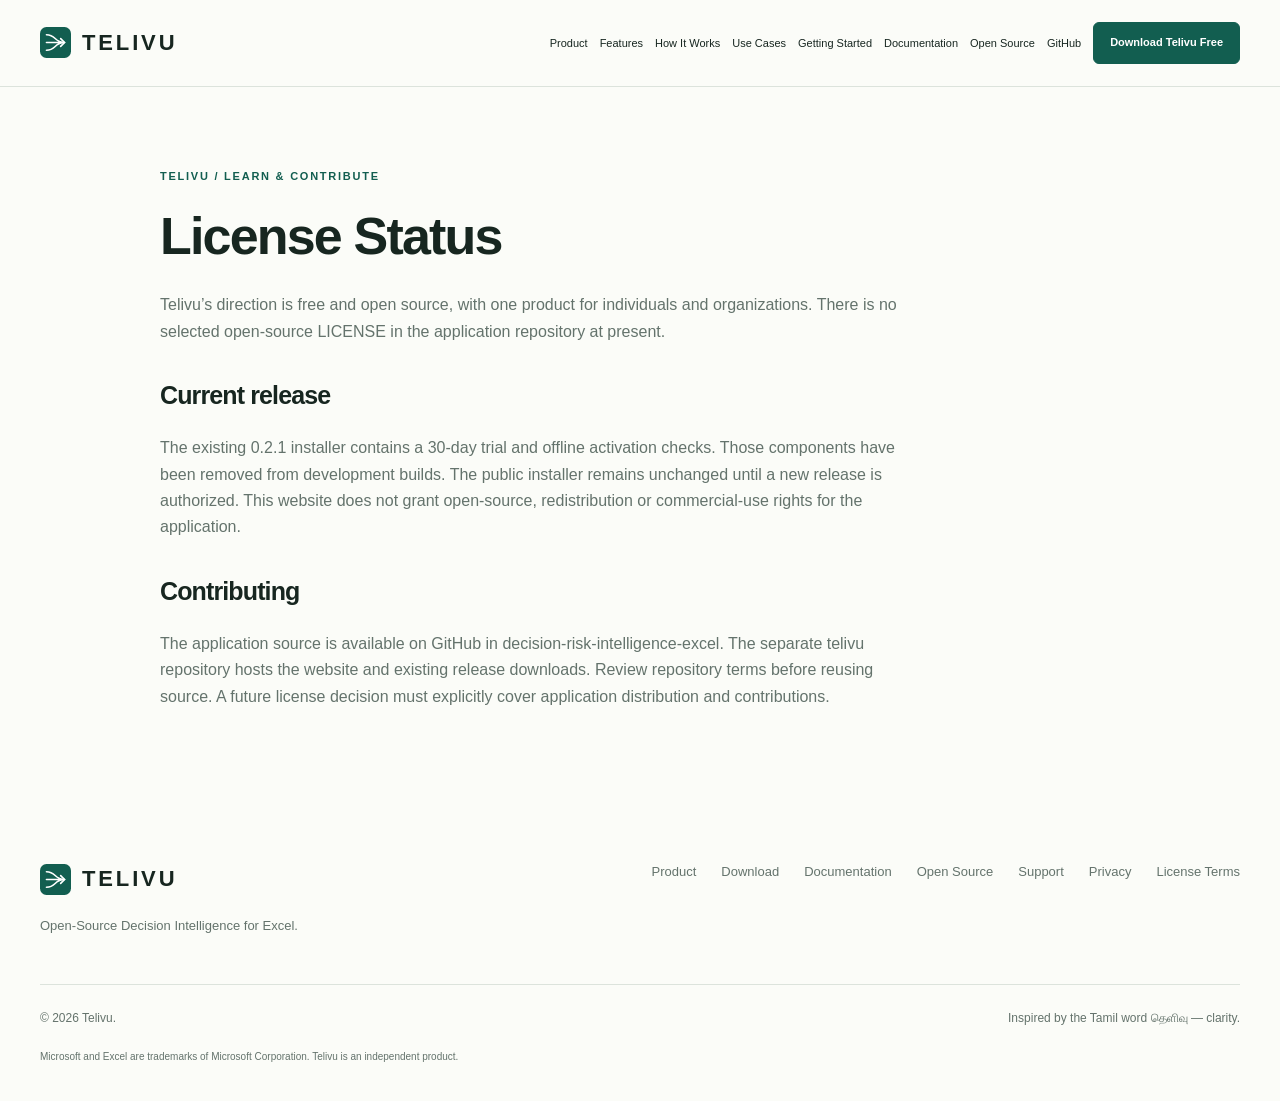
==== site/license/index.html @ 2a294501 "Remove activation and transition Telivu to open source" ====
<!doctype html><html lang="en"><head><meta charset="utf-8"><meta name="viewport" content="width=device-width, initial-scale=1"><title>License Status — Telivu</title><meta name="description" content="License Status for Telivu, the Excel decision intelligence toolkit."><link rel="stylesheet" href="../css/site.css"><script src="../site-config.js" defer></script><script src="../js/site.js" defer></script></head><body><header class="header"><div class="wrap nav"><a class="brand" href="../index.html"><img src="../assets/brand/mark.svg" width="31" height="31" alt="">TELIVU</a><button class="menu-toggle" aria-controls="navigation" aria-expanded="false" hidden>Menu ☰</button><nav id="navigation" aria-label="Main navigation"><a href="../index.html#product">Product</a><a href="../index.html#features">Features</a><a href="../index.html#how-it-works">How It Works</a><a href="../index.html#use-cases">Use Cases</a><a href="../index.html#getting-started">Getting Started</a><a href="../index.html#resources">Documentation</a><a href="../index.html#open-source">Open Source</a><a href="https://github.com/unrealvijay1/decision-risk-intelligence-excel">GitHub</a><a class="button small" data-download href="../index.html#download">Download Telivu Free</a></nav></div></header><main class="document wrap" id="main"><p class="eyebrow">TELIVU / LEARN & CONTRIBUTE</p><h1>License Status</h1><p>Telivu’s direction is free and open source, with one product for individuals and organizations. There is no selected open-source LICENSE in the application repository at present.</p><h2>Current release</h2><p>The existing 0.2.1 installer contains a 30-day trial and offline activation checks. Those components have been removed from development builds. The public installer remains unchanged until a new release is authorized. This website does not grant open-source, redistribution or commercial-use rights for the application.</p><h2>Contributing</h2><p>The application source is available on GitHub in decision-risk-intelligence-excel. The separate telivu repository hosts the website and existing release downloads. Review repository terms before reusing source. A future license decision must explicitly cover application distribution and contributions.</p></main><footer class="footer"><div class="wrap"><div class="footer-top"><div><a class="brand" href="../index.html"><img src="../assets/brand/mark.svg" width="31" height="31" alt="">TELIVU</a><p>Open-Source Decision Intelligence for Excel.</p></div><nav aria-label="Footer"><a href="../index.html#product">Product</a><a href="../index.html#download">Download</a><a href="../resources/documentation/">Documentation</a><a href="../index.html#open-source">Open Source</a><a href="../support/">Support</a><a href="../privacy/">Privacy</a><a href="../license/">License Terms</a></nav></div><div class="footer-bottom"><span>© 2026 Telivu.</span><span>Inspired by the Tamil word <span lang="ta">தெளிவு</span> — clarity.</span></div><p class="fine">Microsoft and Excel are trademarks of Microsoft Corporation. Telivu is an independent product.</p></div></footer></body></html>
---- site/css/site.css ----
:root{--ink:#172620;--muted:#64736c;--green:#125e50;--line:#dce3dc;--paper:#fbfcf8;--tint:#f0f4ee;font-family:Inter,"Segoe UI",Arial,sans-serif;color:var(--ink);background:var(--paper);font-synthesis:none}*{box-sizing:border-box}html{scroll-behavior:smooth;scroll-padding-top:100px}body{margin:0;font-size:16px;line-height:1.65}a{color:var(--green);text-decoration:none}a:hover{text-decoration:underline}button{font:inherit}img{max-width:100%;height:auto}h1,h2,h3,p{margin-top:0}h1,h2,h3{line-height:1.12;font-weight:550;letter-spacing:-.035em}h1{font-size:clamp(48px,5.2vw,78px);margin-bottom:27px}h2{font-size:clamp(32px,3.4vw,48px);margin-bottom:26px}h3{font-size:23px;line-height:1.3}p{color:var(--muted)}em{font-style:normal;color:var(--green)}.wrap{width:min(1240px,calc(100% - 80px));margin-inline:auto}.section{padding-block:100px}.eyebrow{font-size:11px;font-weight:700;letter-spacing:.16em;color:var(--green);margin-bottom:22px}.lead{font-size:18px;line-height:1.75;max-width:550px}.section-lead{font-size:18px;max-width:790px;margin-bottom:38px}.muted{color:var(--muted)}.fine{font-size:12px;line-height:1.65}.header{position:sticky;top:0;z-index:10;background:rgba(251,252,248,.97);border-bottom:1px solid var(--line)}.nav{min-height:86px;display:flex;align-items:center;justify-content:space-between;gap:22px}.brand{display:inline-flex;align-items:center;gap:11px;font-weight:700;font-size:22px;letter-spacing:.13em;color:var(--ink)}.brand:hover{text-decoration:none}.nav nav{display:flex;align-items:center;gap:27px}.nav nav>a{font-size:13px;color:var(--ink)}.button{display:inline-flex;align-items:center;justify-content:center;gap:10px;padding:15px 23px;background:var(--green);color:white;border:1px solid var(--green);border-radius:6px;font-size:13px;font-weight:600;line-height:1.4;transition:background .2s,transform .2s;text-align:center}.button:hover{background:#0c493d;color:white;text-decoration:none;transform:translateY(-2px)}.nav nav>.button{color:white}.button.secondary{background:transparent;color:var(--green);border-color:#c6d1c9}.button.secondary:hover{background:#e8eee7}.button.small{padding:12px 16px}.actions{display:flex;flex-wrap:wrap;gap:13px}.hero{display:grid;grid-template-columns:1fr 1fr;gap:55px;align-items:center;padding-block:90px 80px}.hero-copy{min-width:0}.hero .lead{font-size:17px;margin-bottom:30px}.compatibility{font-size:12px;margin:20px 0 3px}.capabilities{font-size:13px;color:var(--green);margin-top:34px;font-weight:600;letter-spacing:.04em}.capabilities span{margin:0 10px;color:#65746c}.hero-visual{background:white;border:1px solid var(--line);border-radius:12px;box-shadow:0 24px 65px #24463110;transform:rotate(-1deg);overflow:hidden}.visual-top{padding:18px 23px;border-bottom:1px solid var(--line);display:flex;align-items:center;gap:8px;font-size:11px;color:var(--muted);flex-wrap:wrap}.dot{width:6px;height:6px;background:var(--green);border-radius:50%}.example{font-size:8px;letter-spacing:.07em;margin-left:auto;color:var(--green)}.visual-heading{padding:28px 30px 0}.visual-heading>span{display:block;color:var(--muted);font-size:12px;margin-bottom:10px}.visual-heading strong{font-size:27px;line-height:1.2;font-weight:550;letter-spacing:-.02em}.probability-chart{width:100%;display:block;padding:8px 18px 0}.metric-row{display:grid;grid-template-columns:1fr 1fr 1.2fr;margin:5px 26px 0;padding-top:20px;border-top:1px solid var(--line);gap:12px}.metric-row span{display:block;font-size:10px;color:var(--muted)}.metric-row strong{display:block;font-size:27px;font-weight:500}.metric-row small{font-size:14px}.visual-note{font-size:10px;text-align:center;margin:17px 0}.value-strip{border-block:1px solid var(--line);background:white}.value-strip>.wrap{display:flex;justify-content:space-between;gap:20px;padding-block:23px;font-size:12px;color:var(--muted)}.steps{display:grid;grid-template-columns:repeat(3,1fr);gap:50px;margin-top:55px}.step-number{display:flex;justify-content:space-between;color:var(--green);font-size:26px;border-top:1px solid var(--line);padding:18px 0 28px}.step-number span{font-size:10px;letter-spacing:.12em;align-self:center;color:var(--muted)}.steps p{font-size:14px}.steps .fine{font-size:12px}.tinted{background:var(--tint)}.section-intro{display:flex;justify-content:space-between;align-items:end;gap:40px;margin-bottom:35px}.section-intro>p{max-width:370px;font-size:15px}.section-intro h2{margin-bottom:0}.pillars{display:grid;grid-template-columns:repeat(4,1fr);gap:18px}.pillar{background:var(--paper);border:1px solid var(--line);border-radius:8px;padding:27px 25px;transition:box-shadow .2s}.pillar:hover{box-shadow:0 12px 25px #17262009}.pillar-label{font-size:12px;font-weight:650;letter-spacing:.09em;color:var(--green);display:flex;align-items:center;gap:12px;margin-bottom:34px}.pillar-label>span{background:#e3ebe2;padding:5px 8px;font-size:10px;border-radius:4px}.pillar h3{font-size:21px;min-height:108px}.pillar ul,.price-card ul{list-style:none;padding:0;margin:0;font-size:13px;color:var(--muted)}.pillar li{padding:10px 0;border-top:1px solid var(--line);line-height:1.5}.product-shot{margin:40px 0 24px;padding:16px;background:#e9eeea;border:1px solid var(--line);border-radius:10px}.shot-heading{display:flex;justify-content:space-between;gap:15px;margin:0 4px 14px;font-size:12px}.shot-heading span:last-child{font-size:9px;letter-spacing:.1em;color:var(--muted)}.product-shot img{display:block;width:100%;max-width:1000px;margin:auto;border-radius:4px}.product-shot figcaption{font-size:12px;color:var(--muted);margin:15px 8px 0}.showcase-grid{display:grid;grid-template-columns:repeat(3,1fr);gap:18px}.showcase-card{border:1px solid var(--line);border-radius:8px;padding:25px;background:white}.showcase-card h3{font-size:20px}.showcase-card p{font-size:14px}.showcase-card img{border:1px solid var(--line);border-radius:3px}.placeholder{display:block;font-size:11px;padding:12px 15px;border:1px dashed #bac8ba;color:var(--muted);background:var(--tint)}.border-top{border-top:1px solid var(--line)}.use-cases{display:grid;grid-template-columns:repeat(3,1fr);gap:0;margin-top:45px}.use-cases article{padding:30px 27px;border-top:1px solid var(--line);border-left:1px solid var(--line)}.use-cases article:nth-child(3n+1){border-left:0}.use-cases h3{font-size:24px;max-width:280px}.use-cases p{font-size:13px}.use-cases .eyebrow{font-size:10px}.probability-section{background:#193f34;color:#f6f8f3}.probability-inner{display:grid;grid-template-columns:1.1fr 1fr;gap:100px;padding-block:80px}.probability-section .eyebrow{color:#b8d1bf}.probability-section p{color:#c5d3c9}.probability-section em{color:#bdd4a5}.old-question{font-size:17px}.probability-section h2{font-size:clamp(38px,4.3vw,60px)}.probability-inner>div>p:last-child{max-width:440px;font-size:15px}.probability-explanation{padding:35px;border:1px solid #587466;border-radius:8px;align-self:center}.large-stat{font-size:95px;line-height:1.2;font-weight:500;letter-spacing:-.05em}.large-stat span{font-size:48px}.probability-explanation h3{font-size:18px;font-weight:400}.probability-meter{height:8px;background:#456456;border-radius:3px;margin:25px 0}.probability-meter span{display:block;width:67%;height:100%;background:#b8d49c}.stat-pair{display:flex;gap:65px}.stat-pair p{font-size:12px}.stat-pair strong{display:block;font-size:26px;color:white;font-weight:500}.probability-explanation p.fine{font-size:12px;margin-bottom:0}.audiences{display:grid;grid-template-columns:repeat(5,1fr);gap:25px;margin:45px 0 60px}.audiences h3{font-size:18px}.audiences article{border-top:2px solid var(--line);padding-top:20px}.audiences p{font-size:13px}.local-panel{display:flex;gap:35px;padding:35px 40px;border:1px solid var(--line);border-radius:8px;background:var(--tint)}.local-panel p{max-width:840px;font-size:15px}.local-icon{font-size:50px;color:var(--green)}.local-panel h3{margin-bottom:10px}.pricing{display:grid;grid-template-columns:repeat(3,1fr);gap:22px}.price-card{padding:35px;border:1px solid var(--line);border-radius:8px;background:var(--paper);display:flex;flex-direction:column;align-items:start}.price-card.featured{border:1px solid var(--green);background:white}.price-card h3{font-size:29px}.price-card p{font-size:14px}.price-card li{padding:8px 0}.price-card ul{margin-bottom:30px}.price-card .button{margin-top:auto}.coming{color:var(--muted);margin-top:auto;padding-block:15px}.contact-status{margin-top:10px;margin-bottom:0}.download-panel{display:flex;justify-content:space-between;align-items:center;gap:40px;padding:50px;border:1px solid var(--line);border-radius:8px;background:white}.download-panel h2{margin-bottom:18px}.download-panel p:last-child{margin-bottom:0}.download-panel>div:last-child{max-width:300px}.download-panel .fine{margin-top:12px}.resource-links{display:grid;grid-template-columns:repeat(3,1fr);gap:16px;margin-top:30px}.resource-links>a{border:1px solid var(--line);border-radius:5px;padding:22px;display:flex;justify-content:space-between;gap:20px;font-size:14px;background:white}.faq-layout{display:grid;grid-template-columns:1fr 1.5fr;gap:80px}.faq details{border-bottom:1px solid var(--line);padding:20px 0}.faq details:first-child{border-top:1px solid var(--line)}summary{cursor:pointer;font-size:16px;font-weight:500;padding-right:20px}details p{font-size:14px;padding-top:18px;margin-bottom:0;max-width:680px}.closing{text-align:center;background:#e9f0e5;padding-block:80px}.closing .actions{justify-content:center;margin-top:28px}.footer{padding:55px 0 25px;background:var(--paper)}.footer-top{display:flex;justify-content:space-between;gap:50px}.footer-top nav{display:flex;flex-wrap:wrap;gap:18px 25px;max-width:650px;align-content:start}.footer-top nav a{font-size:13px;color:var(--muted)}.footer-top p{font-size:13px;margin-top:12px}.footer-bottom{display:flex;justify-content:space-between;gap:20px;border-top:1px solid var(--line);margin-top:35px;padding-top:24px;color:var(--muted);font-size:12px}.footer .fine{margin-top:20px;font-size:10px}.document{padding-block:80px;min-height:60vh;max-width:960px}.document h1{font-size:52px}.document h2{font-size:25px;margin-top:36px}.document p{max-width:760px}.notice{padding:16px;border-left:3px solid #b98d55;background:#f4efe5}.back{margin-top:60px}.skip{position:fixed;top:-100px;left:15px;z-index:30;padding:12px;background:white}.skip:focus{top:10px}:focus-visible{outline:3px solid #b07a30;outline-offset:5px}.menu-toggle{border:1px solid var(--line);border-radius:5px;background:white;color:var(--ink);padding:7px 12px}.curve{animation:appear 1.2s ease-out}@keyframes appear{from{opacity:0}to{opacity:1}}
@media(max-width:1100px){.wrap{width:calc(100% - 56px)}.nav nav{gap:16px}.hero{gap:30px;padding-block:70px}.pillars{grid-template-columns:repeat(2,1fr)}.pillar h3{min-height:55px}.audiences{grid-template-columns:repeat(3,1fr)}.probability-inner{gap:50px}.nav nav>.button{max-width:180px}.price-card{padding:25px}}
@media(max-width:800px){.wrap{width:calc(100% - 40px)}.nav{min-height:72px;flex-wrap:wrap;gap:0}.menu-toggle:not([hidden]){display:block}.nav nav{width:100%;flex-direction:column;align-items:stretch;gap:0;padding-bottom:20px}.nav nav[data-mobile-hidden]{display:none}.nav nav>a{padding:13px}.nav nav>.button{max-width:none;margin-top:10px}.hero{grid-template-columns:1fr;padding-block:55px;gap:40px}.hero-copy{max-width:600px}.hero-visual{max-width:610px;width:100%;transform:none}.hero h1{font-size:65px}.value-strip>.wrap{display:grid;grid-template-columns:1fr 1fr;gap:14px;font-size:11px}.section{padding-block:65px}.steps{gap:25px}.section-intro{display:block}.section-intro>p{margin-top:25px}.showcase-grid{grid-template-columns:repeat(2,1fr)}.use-cases{grid-template-columns:repeat(2,1fr)}.use-cases article:nth-child(3n+1){border-left:1px solid var(--line)}.use-cases article:nth-child(2n+1){border-left:0}.probability-inner{grid-template-columns:1fr;padding-block:60px;gap:30px}.probability-explanation{max-width:600px}.pricing{grid-template-columns:1fr}.price-card{padding:30px}.price-card h3{font-size:26px}.price-card .button,.coming{margin-top:25px}.download-panel{padding:30px;align-items:start;flex-direction:column}.resource-links{grid-template-columns:repeat(2,1fr)}.faq-layout{grid-template-columns:1fr;gap:15px}.footer-top{flex-direction:column;gap:20px}.footer-bottom{flex-direction:column;gap:10px}.document h1{font-size:42px}}
@media(max-width:480px){.hero h1{font-size:52px}.hero .lead{font-size:16px}.hero .actions{flex-direction:column;align-items:stretch}.capabilities{font-size:12px;letter-spacing:0}.capabilities span{margin:0 7px}.visual-top{padding:14px;font-size:10px}.example{width:100%;margin-left:14px}.visual-heading{padding:22px 20px 0}.visual-heading strong{font-size:24px}.metric-row{margin-inline:15px;gap:7px}.metric-row strong{font-size:23px}.metric-row span{font-size:9px}.metric-row small{font-size:12px}.steps,.pillars,.showcase-grid,.use-cases,.audiences,.resource-links{grid-template-columns:1fr}.steps{gap:20px;margin-top:30px}.step-number{padding-bottom:14px}.pillar h3{min-height:0}.pillar-label{margin-bottom:20px}.use-cases article{border-left:0!important;padding-inline:0}.local-panel{padding:25px;gap:12px}.local-icon{display:none}.audiences{gap:20px;margin-block:30px}.probability-explanation{padding:25px}.stat-pair{gap:35px}.closing{padding-block:60px}.closing .actions{flex-direction:column}.product-shot{padding:8px}.shot-heading{flex-direction:column;gap:0}.document h1{font-size:36px}}
@media(prefers-reduced-motion:reduce){html{scroll-behavior:auto}*,*::before,*::after{animation:none!important;transition:none!important}.button:hover{transform:none}}

.nav nav{gap:12px}.nav nav>a{font-size:11px}.hero-visual{margin:0}.hero h1{font-size:clamp(42px,4.5vw,68px)}.capabilities{line-height:1.9}.document li{margin-bottom:12px}.hero-visual img{display:block}.hero-visual figcaption{padding:12px}
@media(min-width:801px) and (max-width:1250px){.nav{flex-wrap:wrap;padding-block:16px}.nav nav{flex-wrap:wrap}}
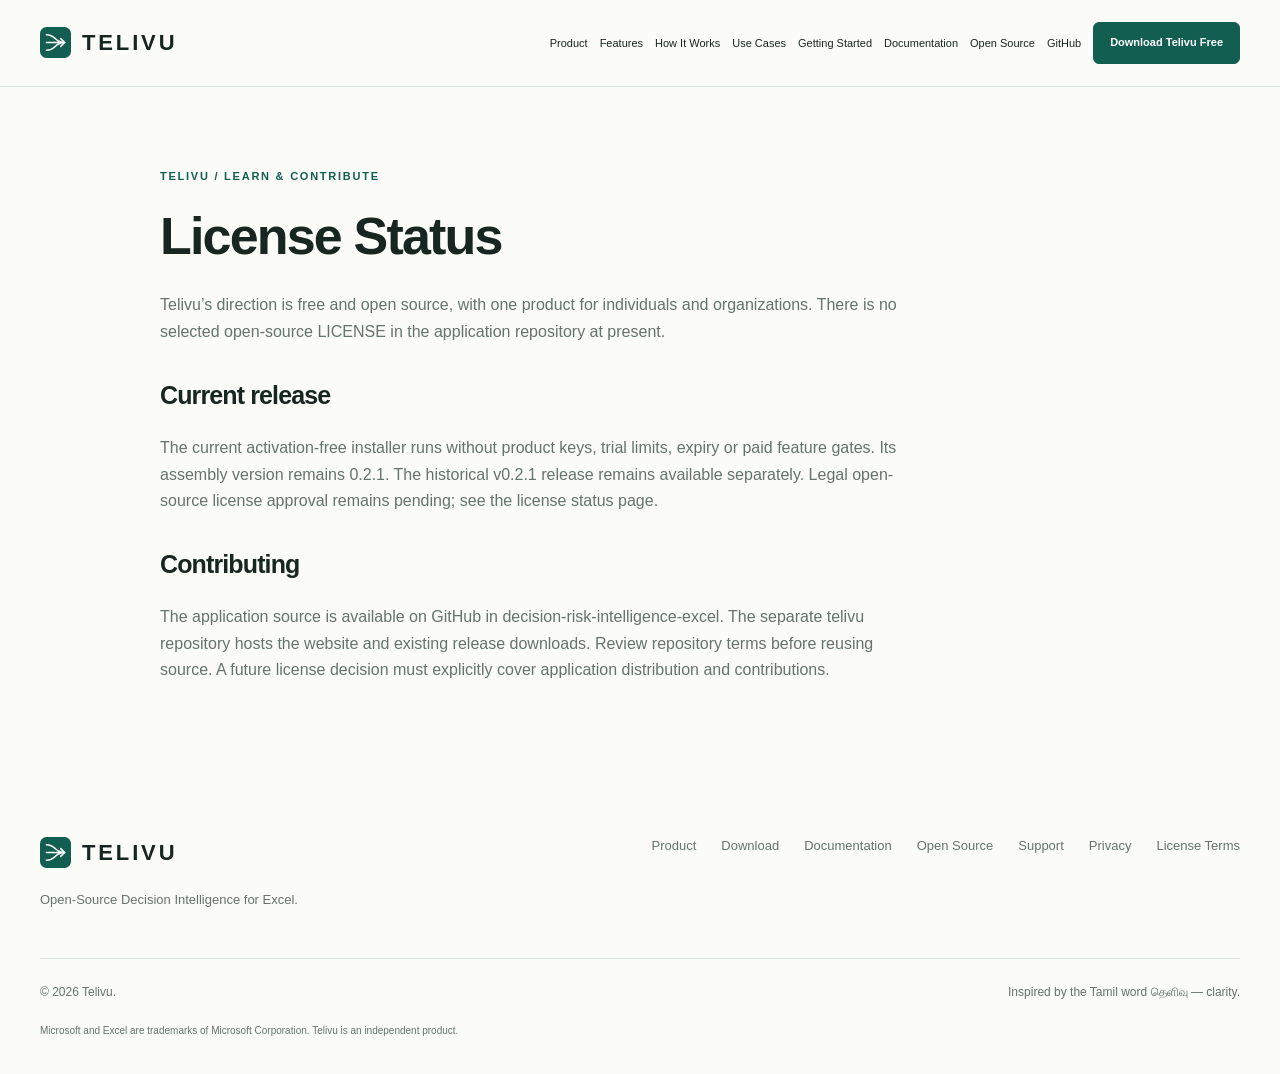
==== commit 8cd88104: "Publish activation-free installer download configuration and handoff" ====
--- a/site/license/index.html
+++ b/site/license/index.html
@@ -1 +1 @@
-<!doctype html><html lang="en"><head><meta charset="utf-8"><meta name="viewport" content="width=device-width, initial-scale=1"><title>License Status — Telivu</title><meta name="description" content="License Status for Telivu, the Excel decision intelligence toolkit."><link rel="stylesheet" href="../css/site.css"><script src="../site-config.js" defer></script><script src="../js/site.js" defer></script></head><body><header class="header"><div class="wrap nav"><a class="brand" href="../index.html"><img src="../assets/brand/mark.svg" width="31" height="31" alt="">TELIVU</a><button class="menu-toggle" aria-controls="navigation" aria-expanded="false" hidden>Menu ☰</button><nav id="navigation" aria-label="Main navigation"><a href="../index.html#product">Product</a><a href="../index.html#features">Features</a><a href="../index.html#how-it-works">How It Works</a><a href="../index.html#use-cases">Use Cases</a><a href="../index.html#getting-started">Getting Started</a><a href="../index.html#resources">Documentation</a><a href="../index.html#open-source">Open Source</a><a href="https://github.com/unrealvijay1/decision-risk-intelligence-excel">GitHub</a><a class="button small" data-download href="../index.html#download">Download Telivu Free</a></nav></div></header><main class="document wrap" id="main"><p class="eyebrow">TELIVU / LEARN & CONTRIBUTE</p><h1>License Status</h1><p>Telivu’s direction is free and open source, with one product for individuals and organizations. There is no selected open-source LICENSE in the application repository at present.</p><h2>Current release</h2><p>The existing 0.2.1 installer contains a 30-day trial and offline activation checks. Those components have been removed from development builds. The public installer remains unchanged until a new release is authorized. This website does not grant open-source, redistribution or commercial-use rights for the application.</p><h2>Contributing</h2><p>The application source is available on GitHub in decision-risk-intelligence-excel. The separate telivu repository hosts the website and existing release downloads. Review repository terms before reusing source. A future license decision must explicitly cover application distribution and contributions.</p></main><footer class="footer"><div class="wrap"><div class="footer-top"><div><a class="brand" href="../index.html"><img src="../assets/brand/mark.svg" width="31" height="31" alt="">TELIVU</a><p>Open-Source Decision Intelligence for Excel.</p></div><nav aria-label="Footer"><a href="../index.html#product">Product</a><a href="../index.html#download">Download</a><a href="../resources/documentation/">Documentation</a><a href="../index.html#open-source">Open Source</a><a href="../support/">Support</a><a href="../privacy/">Privacy</a><a href="../license/">License Terms</a></nav></div><div class="footer-bottom"><span>© 2026 Telivu.</span><span>Inspired by the Tamil word <span lang="ta">தெளிவு</span> — clarity.</span></div><p class="fine">Microsoft and Excel are trademarks of Microsoft Corporation. Telivu is an independent product.</p></div></footer></body></html>+<!doctype html><html lang="en"><head><meta charset="utf-8"><meta name="viewport" content="width=device-width, initial-scale=1"><title>License Status — Telivu</title><meta name="description" content="License Status for Telivu, the Excel decision intelligence toolkit."><link rel="stylesheet" href="../css/site.css"><script src="../site-config.js" defer></script><script src="../js/site.js" defer></script></head><body><header class="header"><div class="wrap nav"><a class="brand" href="../index.html"><img src="../assets/brand/mark.svg" width="31" height="31" alt="">TELIVU</a><button class="menu-toggle" aria-controls="navigation" aria-expanded="false" hidden>Menu ☰</button><nav id="navigation" aria-label="Main navigation"><a href="../index.html#product">Product</a><a href="../index.html#features">Features</a><a href="../index.html#how-it-works">How It Works</a><a href="../index.html#use-cases">Use Cases</a><a href="../index.html#getting-started">Getting Started</a><a href="../index.html#resources">Documentation</a><a href="../index.html#open-source">Open Source</a><a href="https://github.com/unrealvijay1/decision-risk-intelligence-excel">GitHub</a><a class="button small" data-download href="../index.html#download">Download Telivu Free</a></nav></div></header><main class="document wrap" id="main"><p class="eyebrow">TELIVU / LEARN & CONTRIBUTE</p><h1>License Status</h1><p>Telivu’s direction is free and open source, with one product for individuals and organizations. There is no selected open-source LICENSE in the application repository at present.</p><h2>Current release</h2><p>The current activation-free installer runs without product keys, trial limits, expiry or paid feature gates. Its assembly version remains 0.2.1. The historical v0.2.1 release remains available separately. Legal open-source license approval remains pending; see the license status page.</p><h2>Contributing</h2><p>The application source is available on GitHub in decision-risk-intelligence-excel. The separate telivu repository hosts the website and existing release downloads. Review repository terms before reusing source. A future license decision must explicitly cover application distribution and contributions.</p></main><footer class="footer"><div class="wrap"><div class="footer-top"><div><a class="brand" href="../index.html"><img src="../assets/brand/mark.svg" width="31" height="31" alt="">TELIVU</a><p>Open-Source Decision Intelligence for Excel.</p></div><nav aria-label="Footer"><a href="../index.html#product">Product</a><a href="../index.html#download">Download</a><a href="../resources/documentation/">Documentation</a><a href="../index.html#open-source">Open Source</a><a href="../support/">Support</a><a href="../privacy/">Privacy</a><a href="../license/">License Terms</a></nav></div><div class="footer-bottom"><span>© 2026 Telivu.</span><span>Inspired by the Tamil word <span lang="ta">தெளிவு</span> — clarity.</span></div><p class="fine">Microsoft and Excel are trademarks of Microsoft Corporation. Telivu is an independent product.</p></div></footer></body></html>
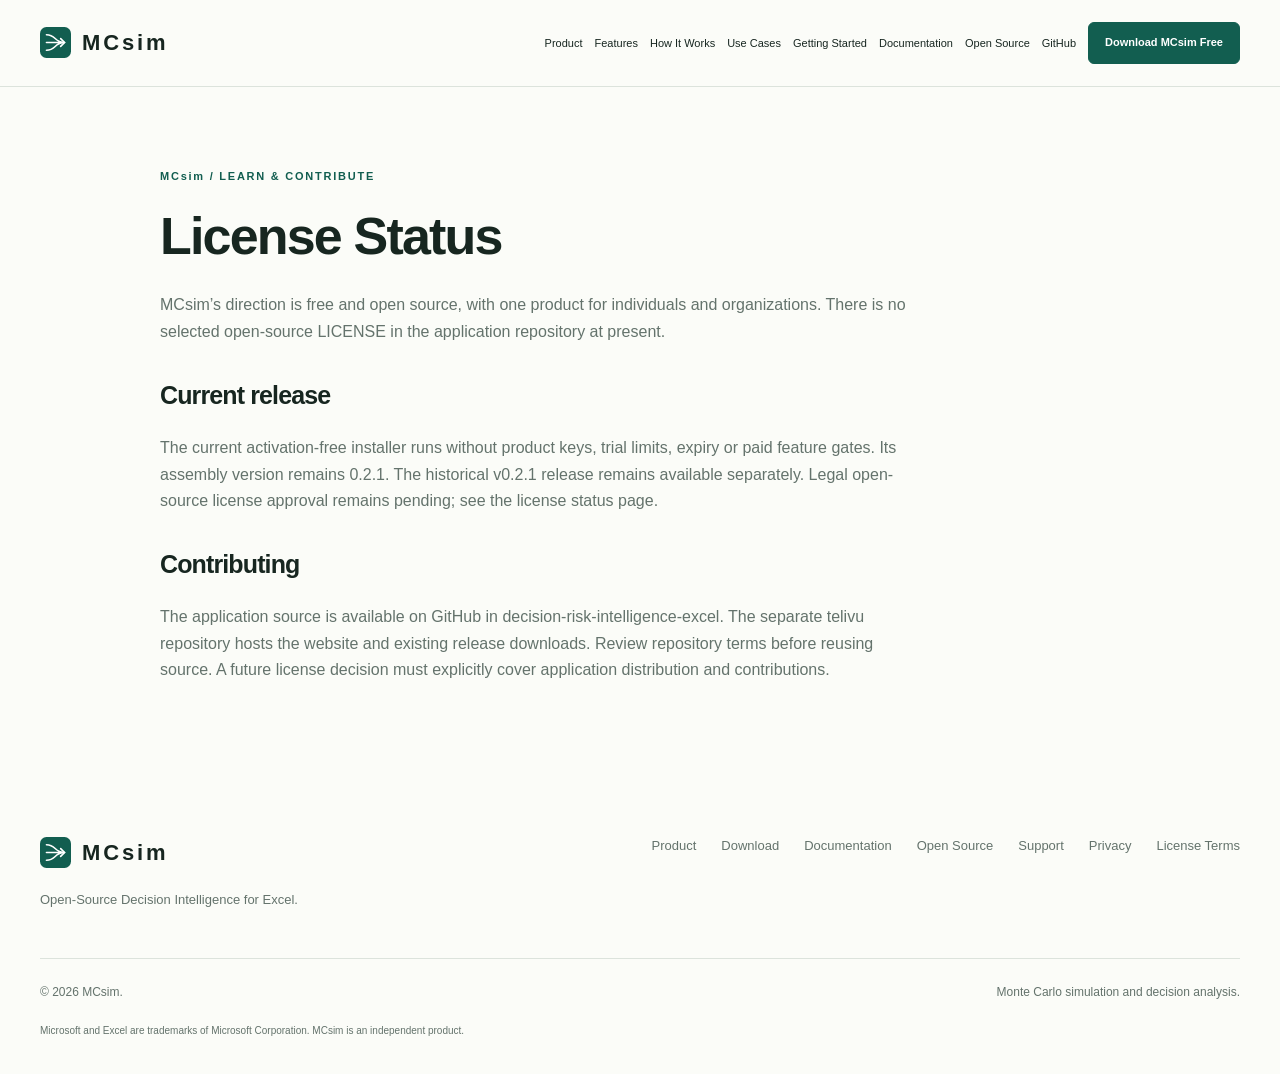
==== commit c9892618: "Rebrand Telivu as MCsim while preserving workbook and installer compatibility" ====
--- a/site/license/index.html
+++ b/site/license/index.html
@@ -1 +1 @@
-<!doctype html><html lang="en"><head><meta charset="utf-8"><meta name="viewport" content="width=device-width, initial-scale=1"><title>License Status — Telivu</title><meta name="description" content="License Status for Telivu, the Excel decision intelligence toolkit."><link rel="stylesheet" href="../css/site.css"><script src="../site-config.js" defer></script><script src="../js/site.js" defer></script></head><body><header class="header"><div class="wrap nav"><a class="brand" href="../index.html"><img src="../assets/brand/mark.svg" width="31" height="31" alt="">TELIVU</a><button class="menu-toggle" aria-controls="navigation" aria-expanded="false" hidden>Menu ☰</button><nav id="navigation" aria-label="Main navigation"><a href="../index.html#product">Product</a><a href="../index.html#features">Features</a><a href="../index.html#how-it-works">How It Works</a><a href="../index.html#use-cases">Use Cases</a><a href="../index.html#getting-started">Getting Started</a><a href="../index.html#resources">Documentation</a><a href="../index.html#open-source">Open Source</a><a href="https://github.com/unrealvijay1/decision-risk-intelligence-excel">GitHub</a><a class="button small" data-download href="../index.html#download">Download Telivu Free</a></nav></div></header><main class="document wrap" id="main"><p class="eyebrow">TELIVU / LEARN & CONTRIBUTE</p><h1>License Status</h1><p>Telivu’s direction is free and open source, with one product for individuals and organizations. There is no selected open-source LICENSE in the application repository at present.</p><h2>Current release</h2><p>The current activation-free installer runs without product keys, trial limits, expiry or paid feature gates. Its assembly version remains 0.2.1. The historical v0.2.1 release remains available separately. Legal open-source license approval remains pending; see the license status page.</p><h2>Contributing</h2><p>The application source is available on GitHub in decision-risk-intelligence-excel. The separate telivu repository hosts the website and existing release downloads. Review repository terms before reusing source. A future license decision must explicitly cover application distribution and contributions.</p></main><footer class="footer"><div class="wrap"><div class="footer-top"><div><a class="brand" href="../index.html"><img src="../assets/brand/mark.svg" width="31" height="31" alt="">TELIVU</a><p>Open-Source Decision Intelligence for Excel.</p></div><nav aria-label="Footer"><a href="../index.html#product">Product</a><a href="../index.html#download">Download</a><a href="../resources/documentation/">Documentation</a><a href="../index.html#open-source">Open Source</a><a href="../support/">Support</a><a href="../privacy/">Privacy</a><a href="../license/">License Terms</a></nav></div><div class="footer-bottom"><span>© 2026 Telivu.</span><span>Inspired by the Tamil word <span lang="ta">தெளிவு</span> — clarity.</span></div><p class="fine">Microsoft and Excel are trademarks of Microsoft Corporation. Telivu is an independent product.</p></div></footer></body></html>+<!doctype html><html lang="en"><head><meta charset="utf-8"><meta name="viewport" content="width=device-width, initial-scale=1"><title>License Status — MCsim</title><meta name="description" content="License Status for MCsim, the Excel decision intelligence toolkit."><link rel="stylesheet" href="../css/site.css"><script src="../site-config.js?release=mcsim-1" defer></script><script src="../js/site.js?release=mcsim-1" defer></script></head><body><header class="header"><div class="wrap nav"><a class="brand" href="../index.html"><img src="../assets/brand/mark.svg" width="31" height="31" alt="">MCsim</a><button class="menu-toggle" aria-controls="navigation" aria-expanded="false" hidden>Menu ☰</button><nav id="navigation" aria-label="Main navigation"><a href="../index.html#product">Product</a><a href="../index.html#features">Features</a><a href="../index.html#how-it-works">How It Works</a><a href="../index.html#use-cases">Use Cases</a><a href="../index.html#getting-started">Getting Started</a><a href="../index.html#resources">Documentation</a><a href="../index.html#open-source">Open Source</a><a href="https://github.com/unrealvijay1/decision-risk-intelligence-excel">GitHub</a><a class="button small" data-download href="../index.html#download">Download MCsim Free</a></nav></div></header><main class="document wrap" id="main"><p class="eyebrow">MCsim / LEARN & CONTRIBUTE</p><h1>License Status</h1><p>MCsim’s direction is free and open source, with one product for individuals and organizations. There is no selected open-source LICENSE in the application repository at present.</p><h2>Current release</h2><p>The current activation-free installer runs without product keys, trial limits, expiry or paid feature gates. Its assembly version remains 0.2.1. The historical v0.2.1 release remains available separately. Legal open-source license approval remains pending; see the license status page.</p><h2>Contributing</h2><p>The application source is available on GitHub in decision-risk-intelligence-excel. The separate telivu repository hosts the website and existing release downloads. Review repository terms before reusing source. A future license decision must explicitly cover application distribution and contributions.</p></main><footer class="footer"><div class="wrap"><div class="footer-top"><div><a class="brand" href="../index.html"><img src="../assets/brand/mark.svg" width="31" height="31" alt="">MCsim</a><p>Open-Source Decision Intelligence for Excel.</p></div><nav aria-label="Footer"><a href="../index.html#product">Product</a><a href="../index.html#download">Download</a><a href="../resources/documentation/">Documentation</a><a href="../index.html#open-source">Open Source</a><a href="../support/">Support</a><a href="../privacy/">Privacy</a><a href="../license/">License Terms</a></nav></div><div class="footer-bottom"><span>© 2026 MCsim.</span><span>Monte Carlo simulation and decision analysis.</span></div><p class="fine">Microsoft and Excel are trademarks of Microsoft Corporation. MCsim is an independent product.</p></div></footer></body></html>
